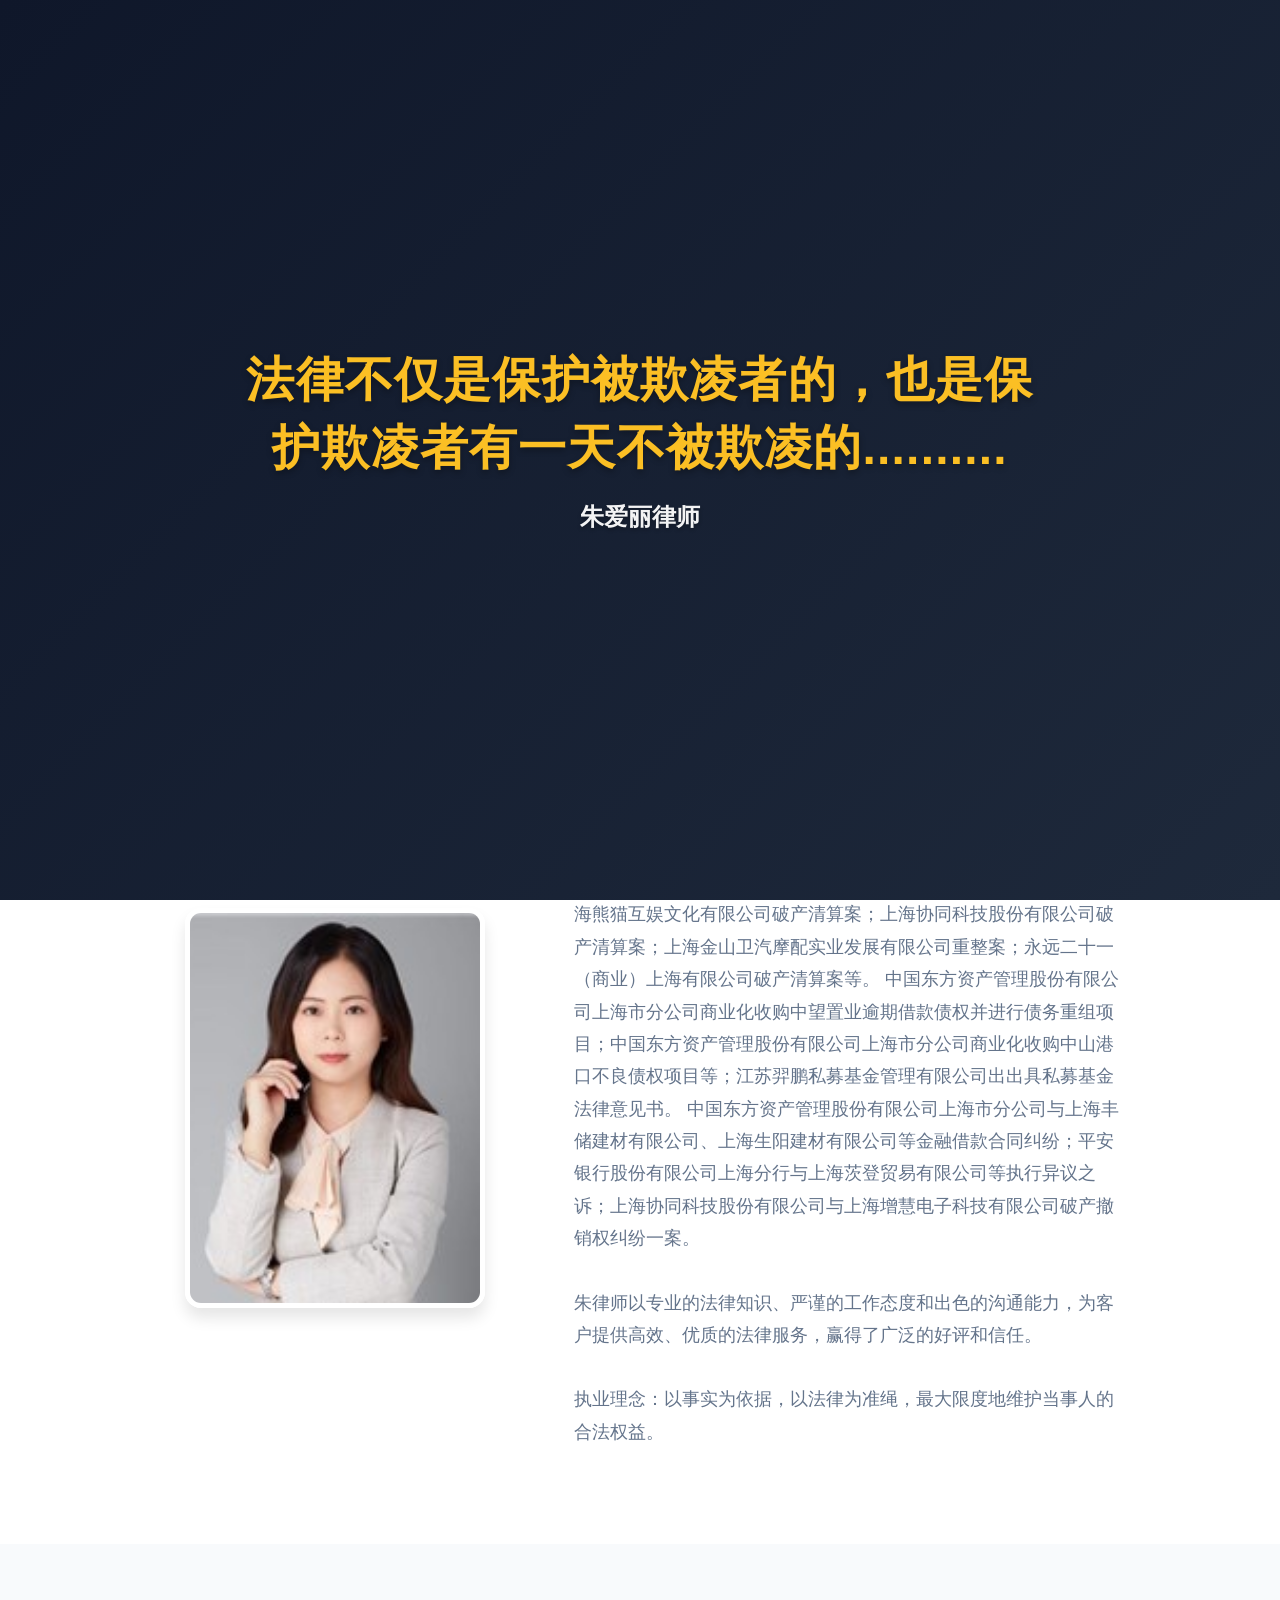
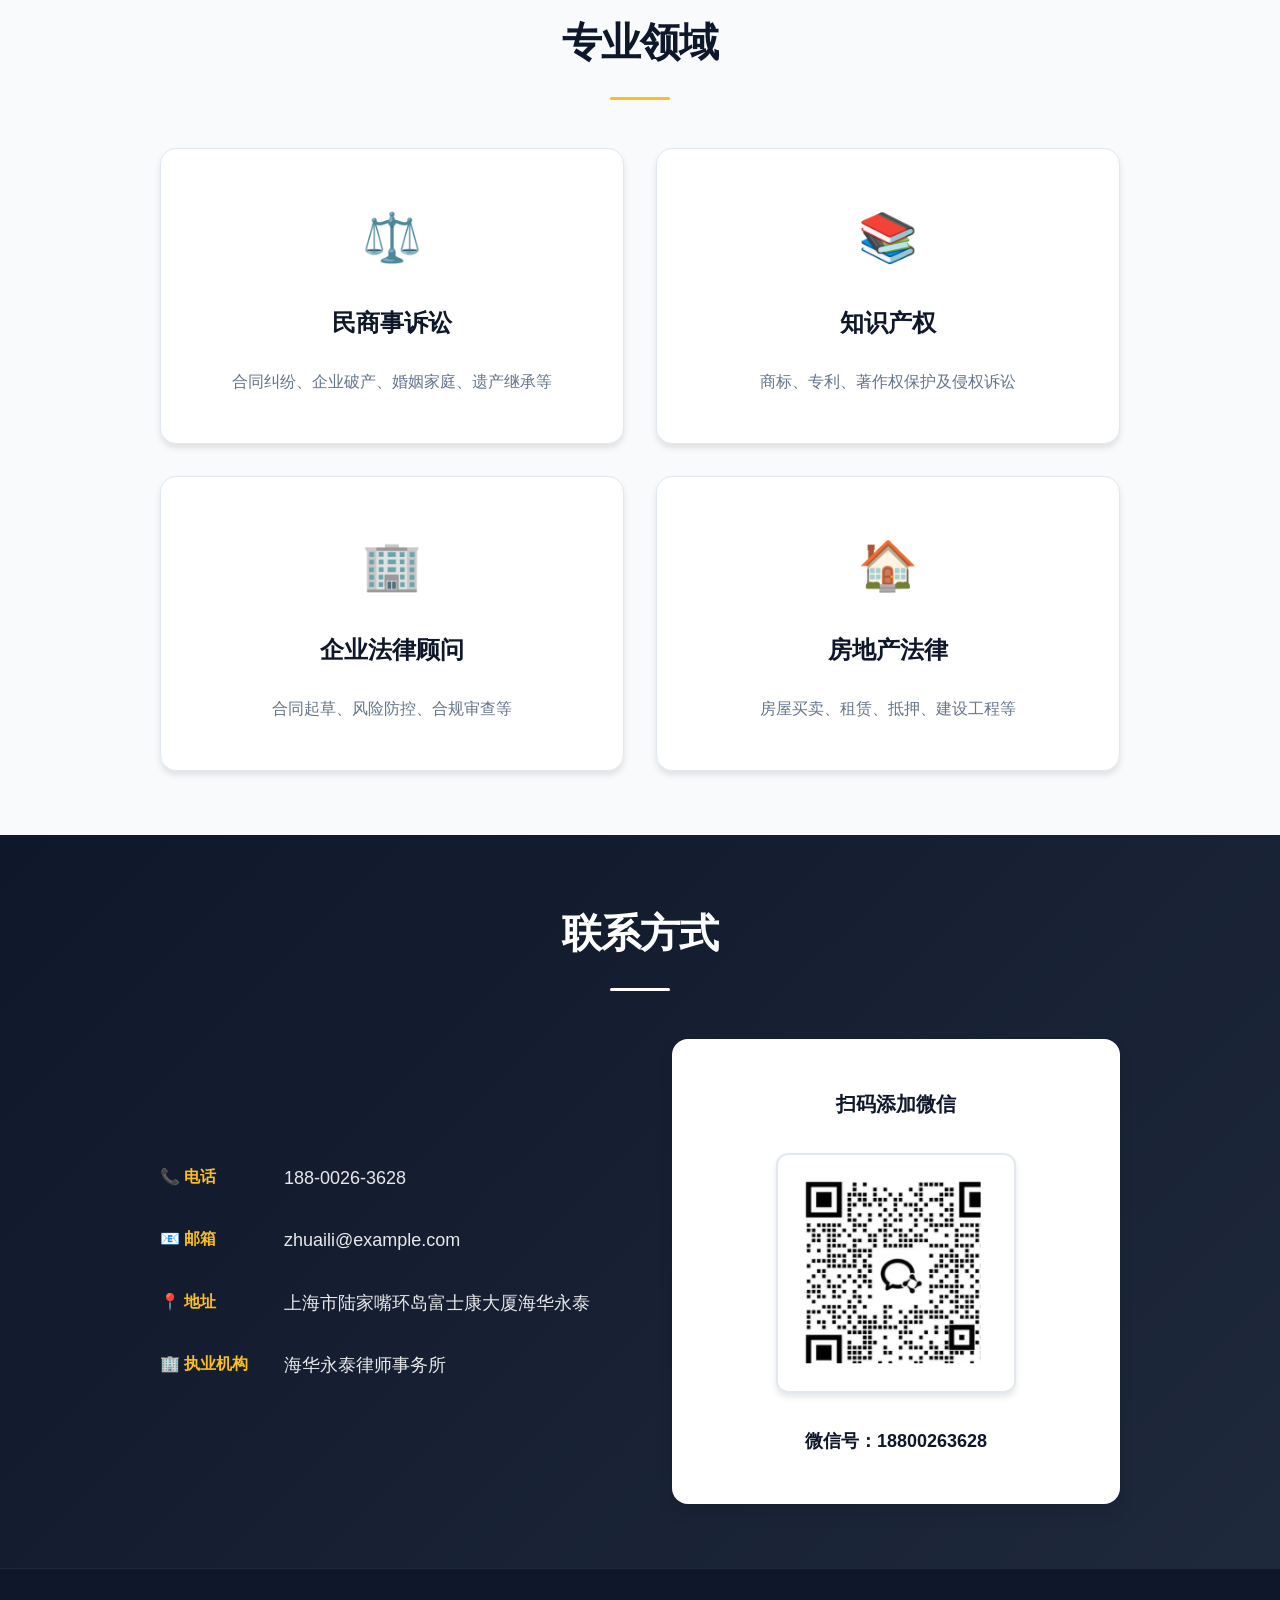
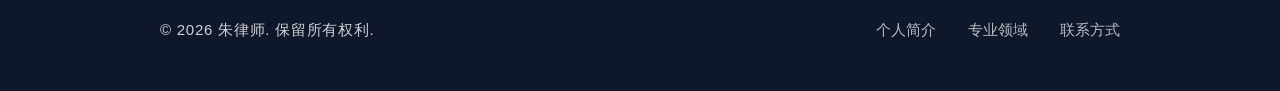
==== index.html @ c9461988 "Add files via upload" ====
<!DOCTYPE html>
<html lang="zh-CN">
<head>
    <meta charset="UTF-8">
    <meta name="viewport" content="width=device-width, initial-scale=1.0">
    <title>朱律师 - 专业法律服务</title>
    <link rel="stylesheet" href="style.css">
</head>
<body>
    <!-- 启动页面 -->
    <div class="splash-screen">
        <div class="splash-content">
            <div class="splash-opening">
                <div class="main-text">法律不仅是保护被欺凌者的，也是保护欺凌者有一天不被欺凌的..........</div>
                <div class="main-text"></div>
                <div class="name-text">           朱爱丽律师</div>
            </div>
        </div>
    </div>
    
    <!-- 顶部导航栏 -->
    <nav class="navbar">
        <div class="container">
            <div class="navbar-brand">
                <span class="lawyer-name">朱律师</span>
            </div>
            <ul class="navbar-menu">
                <li><a href="#profile" class="navbar-link">个人简介</a></li>
                <li><a href="#expertise" class="navbar-link">专业领域</a></li>
                <li><a href="#contact" class="navbar-link">联系方式</a></li>
            </ul>
        </div>
    </nav>

    <!-- 英雄区域 -->
    <section class="hero">
        <div class="container">
            <div class="hero-content">
                <h1 class="hero-title">朱律师</h1>
                <p class="hero-subtitle">资深律师 · 专业法律服务</p>
                <div class="hero-opening">
                    <div class="opening-main">践行法律社会的追随者</div>
                    <div class="opening-name"></div>
                    <div class="opening-main"></div>
                </div>
                <div class="hero-tagline">以事实为依据，以法律为准绳</div>
            </div>
        </div>
    </section>

    <!-- 主要内容 -->
    <main class="main">
        <!-- 个人简介 -->
        <section id="profile" class="section profile-section">
            <div class="container">
                <h2 class="section-title">个人简介</h2>
                <div class="profile-content">
                    <div class="profile-image">
                        <img src="111.jpg" alt="朱律师" class="lawyer-photo">
                    </div>
                    <div class="profile-text">
                        <p class="profile-paragraph">
                            朱爱丽律师，华东政法大学法学硕士，2017年起从事破产法律工作，主要从事公司破产清算与重整业务，民商事争议解决，企业常年法律顾问业务。擅长在诉讼及执行程序过程中综合运用法律手段和非诉谈判方式解决纠纷。
承办破产项目：
上海健一网大药房连锁经营有限公司破产清算转重整案；上海申鼎国际科技有限公司破产清算案；上海熊猫互娱文化有限公司破产清算案；上海协同科技股份有限公司破产清算案；上海金山卫汽摩配实业发展有限公司重整案；永远二十一（商业）上海有限公司破产清算案等。
中国东方资产管理股份有限公司上海市分公司商业化收购中望置业逾期借款债权并进行债务重组项目；中国东方资产管理股份有限公司上海市分公司商业化收购中山港口不良债权项目等；江苏羿鹏私募基金管理有限公司出出具私募基金法律意见书。
中国东方资产管理股份有限公司上海市分公司与上海丰储建材有限公司、上海生阳建材有限公司等金融借款合同纠纷；平安银行股份有限公司上海分行与上海茨登贸易有限公司等执行异议之诉；上海协同科技股份有限公司与上海增慧电子科技有限公司破产撤销权纠纷一案。 


                        </p>
                        <p class="profile-paragraph">
                            朱律师以专业的法律知识、严谨的工作态度和出色的沟通能力，为客户提供高效、优质的法律服务，赢得了广泛的好评和信任。
                        </p>
                        <p class="profile-paragraph">
                            执业理念：以事实为依据，以法律为准绳，最大限度地维护当事人的合法权益。
                        </p>
                    </div>
                </div>
            </div>
        </section>

        <!-- 专业领域 -->
        <section id="expertise" class="section expertise-section">
            <div class="container">
                <h2 class="section-title">专业领域</h2>
                <div class="expertise-grid">
                    <a href="services/civil-commercial.html" class="expertise-card-link">
                        <div class="expertise-card">
                            <div class="expertise-icon">⚖️</div>
                            <h3 class="expertise-title">民商事诉讼</h3>
                            <p class="expertise-description">
                                合同纠纷、企业破产、婚姻家庭、遗产继承等
                            </p>
                        </div>
                    </a>
                    <a href="services/intellectual-property.html" class="expertise-card-link">
                        <div class="expertise-card">
                            <div class="expertise-icon">📚</div>
                            <h3 class="expertise-title">知识产权</h3>
                            <p class="expertise-description">
                                商标、专利、著作权保护及侵权诉讼
                            </p>
                        </div>
                    </a>
                    <a href="services/corporate-counsel.html" class="expertise-card-link">
                        <div class="expertise-card">
                            <div class="expertise-icon">🏢</div>
                            <h3 class="expertise-title">企业法律顾问</h3>
                            <p class="expertise-description">
                                合同起草、风险防控、合规审查等
                            </p>
                        </div>
                    </a>
                    <a href="services/real-estate.html" class="expertise-card-link">
                        <div class="expertise-card">
                            <div class="expertise-icon">🏠</div>
                            <h3 class="expertise-title">房地产法律</h3>
                            <p class="expertise-description">
                                房屋买卖、租赁、抵押、建设工程等
                            </p>
                        </div>
                    </a>
                </div>
            </div>
        </section>

        <!-- 联系方式 -->
        <section id="contact" class="section contact-section">
            <div class="container">
                <h2 class="section-title">联系方式</h2>
                <div class="contact-content">
                    <div class="contact-info">
                        <div class="contact-item">
                            <div class="contact-label">📞 电话</div>
                            <div class="contact-value">188-0026-3628</div>
                        </div>
                        <div class="contact-item">
                            <div class="contact-label">📧 邮箱</div>
                            <div class="contact-value">zhuaili@example.com</div>
                        </div>
                        <div class="contact-item">
                            <div class="contact-label">📍 地址</div>
                            <div class="contact-value">上海市陆家嘴环岛富士康大厦海华永泰</div>
                        </div>
                        <div class="contact-item">
                            <div class="contact-label">🏢 执业机构</div>
                            <div class="contact-value">海华永泰律师事务所</div>
                        </div>
                    </div>
                    <div class="contact-qr">
                        <h3 class="qr-title">扫码添加微信</h3>
                        <div class="qr-container">
                            <img src="222.jpg" alt="微信二维码" class="qr-image">
                        </div>
                        <div class="wechat-id">微信号：18800263628</div>
                    </div>
                </div>
            </div>
        </section>
    </main>

    <!-- 页脚 -->
    <footer class="footer">
        <div class="container">
            <div class="footer-content">
                <div class="footer-text">
                    © 2026 朱律师. 保留所有权利.
                </div>
                <div class="footer-links">
                    <a href="#profile" class="footer-link">个人简介</a>
                    <a href="#expertise" class="footer-link">专业领域</a>
                    <a href="#contact" class="footer-link">联系方式</a>
                </div>
            </div>
        </div>
    </footer>
    
    <!-- 启动页面自动隐藏脚本 -->
    <script>
        // 页面加载后2秒自动隐藏启动页面
        window.addEventListener('load', function() {
            setTimeout(function() {
                const splashScreen = document.querySelector('.splash-screen');
                splashScreen.classList.add('hidden');
            }, 2000);
        });
    </script>
</body>
</html>
---- style.css ----
/* 全局样式 - 现代化专业风格 */
* {
    margin: 0;
    padding: 0;
    box-sizing: border-box;
}

/* 启动页面样式 */
.splash-screen {
    position: fixed;
    top: 0;
    left: 0;
    width: 100%;
    height: 100vh;
    background: linear-gradient(135deg, var(--primary-color) 0%, var(--primary-light) 100%);
    display: flex;
    align-items: center;
    justify-content: center;
    z-index: 200;
    opacity: 1;
    visibility: visible;
    transition: all 0.8s cubic-bezier(0.4, 0, 0.2, 1);
}

/* 启动页面内容 */
.splash-content {
    text-align: center;
    max-width: 900px;
    padding: 0 var(--space-lg);
}

/* 启动页面开场白 */
.splash-opening {
    text-align: center;
    animation: fadeInUp 1s ease-out both;
}

/* 主文字样式 */
.main-text {
    font-size: 3rem;
    font-weight: 900;
    color: var(--accent-color);
    line-height: 1.4;
    text-shadow: 0 3px 6px rgba(0, 0, 0, 0.3);
    margin-bottom: 1rem;
    font-family: 'Segoe Script', 'Comic Sans MS', cursive, sans-serif;
    letter-spacing: 0.025em;
}

/* 姓名文字样式 */
.name-text {
    font-size: 1.5rem;
    font-weight: 600;
    color: white;
    opacity: 0.95;
    text-shadow: 0 2px 4px rgba(0, 0, 0, 0.3);
    font-family: 'Segoe Script', 'Comic Sans MS', cursive, sans-serif;
    margin: 1rem 0;
}

/* 启动页面隐藏动画 */
.splash-screen.hidden {
    opacity: 0;
    visibility: hidden;
    transform: translateY(-50px);
}

/* 移动设备响应式 */
@media (max-width: 768px) {
    .main-text {
        font-size: 2.2rem;
    }
    .name-text {
        font-size: 1.2rem;
    }
}

@media (max-width: 480px) {
    .main-text {
        font-size: 1.8rem;
    }
    .name-text {
        font-size: 1rem;
    }
}

/* 幻灯片容器 */
.slideshow-container {
    position: relative;
    width: 100%;
    height: calc(100vh - 120px); /* 减去导航栏和页脚高度 */
    overflow: hidden;
}

/* 单个幻灯片 */
.slide {
    position: absolute;
    top: 0;
    left: 0;
    width: 100%;
    height: 100%;
    opacity: 0;
    visibility: hidden;
    transform: translateX(100%);
    transition: all 0.6s cubic-bezier(0.4, 0, 0.2, 1);
    display: flex;
    align-items: center;
    justify-content: center;
}

/* 激活状态的幻灯片 */
.slide.active {
    opacity: 1;
    visibility: visible;
    transform: translateX(0);
}

/* 幻灯片导航按钮 */
.slide-nav {
    position: fixed;
    top: 50%;
    left: 0;
    right: 0;
    display: flex;
    justify-content: space-between;
    padding: 0 var(--space-lg);
    transform: translateY(-50%);
    z-index: 90;
}

/* 导航按钮样式 */
.nav-btn {
    background-color: rgba(255, 255, 255, 0.9);
    color: var(--primary-color);
    border: none;
    width: 50px;
    height: 50px;
    border-radius: 50%;
    font-size: 2rem;
    cursor: pointer;
    display: flex;
    align-items: center;
    justify-content: center;
    box-shadow: var(--shadow-lg);
    transition: all 0.3s ease;
    font-weight: bold;
}

.nav-btn:hover {
    background-color: var(--accent-color);
    color: white;
    transform: scale(1.1);
    box-shadow: var(--shadow-xl);
}

/* 幻灯片指示器 */
.slide-indicators {
    position: fixed;
    bottom: 80px;
    left: 50%;
    transform: translateX(-50%);
    display: flex;
    gap: var(--space-md);
    z-index: 90;
}

/* 指示器样式 */
.indicator {
    width: 12px;
    height: 12px;
    border-radius: 50%;
    background-color: rgba(255, 255, 255, 0.5);
    cursor: pointer;
    transition: all 0.3s ease;
    border: 2px solid transparent;
}

.indicator:hover {
    background-color: rgba(255, 255, 255, 0.8);
    transform: scale(1.2);
}

.indicator.active {
    background-color: var(--accent-color);
    border-color: white;
    transform: scale(1.3);
    box-shadow: 0 0 0 4px rgba(251, 191, 36, 0.2);
}

/* 导航栏和页脚保持固定 */
.navbar {
    position: relative;
    z-index: 100;
}

.footer {
    position: relative;
    z-index: 100;
}

:root {
    /* 主色调 - 专业深蓝 */
    --primary-color: #0f172a;
    --primary-light: #1e293b;
    --primary-dark: #020617;
    /* 辅助色 - 金色点缀 */
    --accent-color: #fbbf24;
    --accent-light: #fcd34d;
    --accent-dark: #d97706;
    /* 中性色 */
    --bg-color: #f8fafc;
    --card-bg: #ffffff;
    --text-primary: #1e293b;
    --text-secondary: #64748b;
    --text-light: #94a3b8;
    --border-color: #e2e8f0;
    /* 阴影 */
    --shadow-sm: 0 1px 3px rgba(0, 0, 0, 0.1);
    --shadow-md: 0 4px 6px rgba(0, 0, 0, 0.1);
    --shadow-lg: 0 10px 15px rgba(0, 0, 0, 0.1);
    --shadow-xl: 0 20px 25px rgba(0, 0, 0, 0.15);
    /* 间距 */
    --space-xs: 0.5rem;
    --space-sm: 1rem;
    --space-md: 1.5rem;
    --space-lg: 2rem;
    --space-xl: 3rem;
    --space-2xl: 4rem;
    /* 圆角 */
    --radius-sm: 0.375rem;
    --radius-md: 0.5rem;
    --radius-lg: 0.75rem;
    --radius-xl: 1rem;
}

body {
    font-family: 'Inter', 'Microsoft YaHei', 'Segoe UI', sans-serif;
    line-height: 1.7;
    color: var(--text-primary);
    background-color: var(--bg-color);
    overflow-x: hidden;
    font-size: 16px;
}

.container {
    max-width: 1280px;
    margin: 0 auto;
    padding: 0 var(--space-lg);
}

/* 顶部导航栏 */
.navbar {
    background-color: var(--card-bg);
    box-shadow: var(--shadow-sm);
    position: sticky;
    top: 0;
    z-index: 100;
    transition: all 0.3s ease;
}

.navbar:hover {
    box-shadow: var(--shadow-md);
}

.navbar .container {
    display: flex;
    justify-content: space-between;
    align-items: center;
    padding: var(--space-md) var(--space-lg);
}

.navbar-brand {
    font-size: 1.5rem;
    font-weight: 700;
    color: var(--primary-color);
}

.lawyer-name {
    color: var(--primary-color);
}

.navbar-menu {
    display: flex;
    list-style: none;
    gap: var(--space-xl);
}

.navbar-link {
    text-decoration: none;
    color: var(--text-secondary);
    font-weight: 500;
    transition: all 0.3s ease;
    position: relative;
    padding: var(--space-xs) 0;
}

.navbar-link::after {
    content: '';
    position: absolute;
    bottom: 0;
    left: 0;
    width: 0;
    height: 2px;
    background-color: var(--accent-color);
    transition: width 0.3s ease;
}

.navbar-link:hover {
    color: var(--accent-color);
}

.navbar-link:hover::after {
    width: 100%;
}

/* 英雄区域 */
.hero {
    background: linear-gradient(135deg, var(--primary-color) 0%, var(--primary-light) 100%);
    color: white;
    padding: var(--space-2xl) 0;
    text-align: center;
    position: relative;
    overflow: hidden;
}

.hero::before {
    content: '';
    position: absolute;
    top: 0;
    left: 0;
    right: 0;
    bottom: 0;
    background: radial-gradient(circle at 30% 50%, rgba(251, 191, 36, 0.1) 0%, transparent 50%),
                radial-gradient(circle at 70% 80%, rgba(251, 191, 36, 0.1) 0%, transparent 50%);
    pointer-events: none;
}

.hero-content {
    position: relative;
    z-index: 1;
    max-width: 800px;
    margin: 0 auto;
}

.hero-title {
    font-size: 4rem;
    margin-bottom: var(--space-sm);
    font-weight: 800;
    letter-spacing: -0.025em;
    line-height: 1.2;
}

.hero-subtitle {
    font-size: 1.5rem;
    opacity: 0.9;
    font-weight: 300;
    letter-spacing: 0.05em;
    margin-bottom: var(--space-md);
}

.hero-opening {
    opacity: 1;
    margin: var(--space-xl) 0;
    text-align: center;
    line-height: 1.4;
    max-width: 900px;
    margin-left: auto;
    margin-right: auto;
    animation: fadeInUp 0.8s ease-out 0.3s both;
}

.opening-main {
    font-size: 2.5rem;
    font-weight: 900;
    color: var(--accent-color);
    font-family: 'Segoe Script', 'Comic Sans MS', cursive, sans-serif;
    text-shadow: 0 3px 6px rgba(0, 0, 0, 0.3);
    margin-bottom: 1rem;
    letter-spacing: 0.025em;
    line-height: 1.3;
}

.opening-name {
    font-size: 1.25rem;
    font-weight: 600;
    color: white;
    font-family: 'Segoe Script', 'Comic Sans MS', cursive, sans-serif;
    text-shadow: 0 2px 4px rgba(0, 0, 0, 0.3);
    margin: 1rem 0;
    opacity: 0.95;
}

.hero-tagline {
    font-size: 1.25rem;
    opacity: 0.8;
    font-weight: 400;
    font-style: italic;
}

/* 主要内容 */
.main {
    background-color: var(--bg-color);
}

/* 通用区域样式 */
.section {
    padding: var(--space-2xl) 0;
}

.section-title {
    font-size: 2.5rem;
    color: var(--primary-color);
    margin-bottom: var(--space-xl);
    text-align: center;
    position: relative;
    padding-bottom: var(--space-md);
    font-weight: 700;
    letter-spacing: -0.025em;
}

.section-title::after {
    content: '';
    position: absolute;
    bottom: 0;
    left: 50%;
    transform: translateX(-50%);
    width: 60px;
    height: 3px;
    background-color: var(--accent-color);
    border-radius: 2px;
}

/* 个人简介区域 */
.profile-section {
    background-color: var(--card-bg);
}

.profile-content {
    display: grid;
    grid-template-columns: 350px 1fr;
    gap: var(--space-2xl);
    align-items: center;
}

@media (max-width: 1024px) {
    .profile-content {
        grid-template-columns: 1fr;
        text-align: center;
    }
}

.profile-image {
    display: flex;
    justify-content: center;
    align-items: center;
}

.lawyer-photo {
    width: 300px;
    height: 400px;
    border-radius: var(--radius-xl);
    object-fit: cover;
    box-shadow: var(--shadow-lg);
    border: 5px solid white;
    transition: all 0.4s cubic-bezier(0.4, 0, 0.2, 1);
    position: relative;
    overflow: hidden;
}

.lawyer-photo::before {
    content: '';
    position: absolute;
    top: 0;
    left: 0;
    right: 0;
    bottom: 0;
    background: linear-gradient(135deg, rgba(251, 191, 36, 0.1) 0%, transparent 100%);
    opacity: 0;
    transition: opacity 0.3s ease;
}

.lawyer-photo:hover {
    transform: translateY(-8px) scale(1.02);
    box-shadow: var(--shadow-xl);
}

.lawyer-photo:hover::before {
    opacity: 1;
}

.profile-text {
    line-height: 1.8;
}

.profile-paragraph {
    margin-bottom: var(--space-lg);
    font-size: 1.125rem;
    color: var(--text-secondary);
}

/* 专业领域区域 */
.expertise-section {
    background-color: var(--bg-color);
}

.expertise-grid {
    display: grid;
    grid-template-columns: repeat(auto-fit, minmax(300px, 1fr));
    gap: var(--space-lg);
}

.expertise-card-link {
    text-decoration: none;
    color: inherit;
    display: block;
}

.expertise-card {
    background-color: var(--card-bg);
    padding: var(--space-xl);
    border-radius: var(--radius-xl);
    box-shadow: var(--shadow-md);
    transition: all 0.3s ease;
    border: 1px solid var(--border-color);
    text-align: center;
    position: relative;
    overflow: hidden;
}

.expertise-card::before {
    content: '';
    position: absolute;
    top: 0;
    left: 0;
    right: 0;
    height: 3px;
    background: linear-gradient(90deg, var(--accent-color), var(--accent-light));
    transform: scaleX(0);
    transition: transform 0.3s ease;
}

.expertise-card:hover {
    transform: translateY(-6px);
    box-shadow: var(--shadow-lg);
}

.expertise-card:hover::before {
    transform: scaleX(1);
}

.expertise-icon {
    font-size: 3rem;
    margin-bottom: var(--space-md);
    display: block;
}

.expertise-title {
    font-size: 1.5rem;
    color: var(--primary-color);
    margin-bottom: var(--space-md);
    font-weight: 600;
}

.expertise-description {
    color: var(--text-secondary);
    line-height: 1.7;
    margin: 0;
    font-size: 1rem;
}

/* 服务内容区域 */
.service-section {
    background-color: var(--card-bg);
    padding: var(--space-2xl) 0;
    border-bottom: 1px solid var(--border-color);
}

.service-content {
    max-width: 900px;
    margin: 0 auto;
    text-align: left;
}

.service-content p {
    font-size: 1.125rem;
    color: var(--text-secondary);
    margin-bottom: var(--space-lg);
    line-height: 1.8;
}

.service-content ul {
    list-style-type: disc;
    margin-left: var(--space-xl);
    margin-bottom: var(--space-lg);
}

.service-content li {
    font-size: 1.125rem;
    color: var(--text-secondary);
    margin-bottom: var(--space-md);
    line-height: 1.7;
}

.service-content li strong {
    color: var(--primary-color);
    font-weight: 600;
}

/* 联系方式区域 */
.contact-section {
    background: linear-gradient(135deg, var(--primary-color) 0%, var(--primary-light) 100%);
    color: white;
}

.contact-section .section-title {
    color: white;
}

.contact-section .section-title::after {
    background-color: white;
}

.contact-content {
    display: grid;
    grid-template-columns: 1fr 1fr;
    gap: var(--space-2xl);
    align-items: center;
}

@media (max-width: 968px) {
    .contact-content {
        grid-template-columns: 1fr;
        text-align: center;
    }
}

.contact-info {
    display: flex;
    flex-direction: column;
    gap: var(--space-lg);
}

.contact-item {
    display: flex;
    align-items: flex-start;
    gap: var(--space-md);
    font-size: 1.125rem;
}

@media (max-width: 968px) {
    .contact-item {
        justify-content: center;
    }
}

.contact-label {
    font-weight: 600;
    color: var(--accent-color);
    min-width: 100px;
    flex-shrink: 0;
    font-size: 1rem;
}

.contact-value {
    color: rgba(255, 255, 255, 0.9);
    line-height: 1.7;
    flex: 1;
}

.contact-qr {
    display: flex;
    flex-direction: column;
    align-items: center;
    background-color: white;
    padding: var(--space-xl);
    border-radius: var(--radius-xl);
    box-shadow: var(--shadow-lg);
    color: var(--primary-color);
}

.qr-title {
    margin-bottom: var(--space-lg);
    color: var(--primary-color);
    font-size: 1.25rem;
    font-weight: 600;
}

.qr-container {
    margin-bottom: var(--space-md);
}

.qr-image {
    width: 240px;
    height: 240px;
    border-radius: var(--radius-lg);
    transition: all 0.3s ease;
    box-shadow: var(--shadow-md);
    background-color: white;
    padding: var(--space-md);
    border: 2px solid var(--border-color);
}

.qr-image:hover {
    transform: scale(1.05);
    box-shadow: var(--shadow-lg);
}

.wechat-id {
    color: var(--primary-color);
    font-weight: 600;
    font-size: 1.125rem;
    margin: 0;
}

/* 页脚 */
.footer {
    background-color: var(--primary-color);
    color: rgba(255, 255, 255, 0.8);
    padding: var(--space-xl) 0;
    border-top: 1px solid var(--primary-light);
}

.footer-content {
    display: flex;
    justify-content: space-between;
    align-items: center;
    flex-wrap: wrap;
    gap: var(--space-lg);
}

@media (max-width: 768px) {
    .footer-content {
        flex-direction: column;
        text-align: center;
    }
}

.footer-text {
    margin: 0;
    font-size: 0.9375rem;
    letter-spacing: 0.05em;
}

.footer-links {
    display: flex;
    gap: var(--space-lg);
}

.footer-link {
    text-decoration: none;
    color: rgba(255, 255, 255, 0.7);
    transition: color 0.3s ease;
    font-size: 0.9375rem;
}

.footer-link:hover {
    color: var(--accent-color);
}

/* 响应式设计 */
@media (max-width: 1280px) {
    .container {
        max-width: 1024px;
    }
}

@media (max-width: 1024px) {
    :root {
        --space-xl: 2.5rem;
        --space-2xl: 3rem;
    }
    
    .hero-title {
        font-size: 3.5rem;
    }
    
    .section-title {
        font-size: 2.25rem;
    }
    
    .expertise-grid {
        grid-template-columns: repeat(auto-fit, minmax(280px, 1fr));
        gap: var(--space-lg);
    }
}

@media (max-width: 768px) {
    :root {
        --space-lg: 1.5rem;
        --space-xl: 2rem;
        --space-2xl: 2.5rem;
    }
    
    body {
        font-size: 15px;
    }
    
    .container {
        padding: 0 var(--space-md);
    }
    
    .navbar-menu {
        gap: var(--space-lg);
    }
    
    .hero {
        padding: var(--space-xl) 0;
    }
    
    .hero-title {
        font-size: 3rem;
    }
    
    .hero-subtitle {
        font-size: 1.25rem;
    }
    
    .hero-opening {
        font-size: 1.4rem;
    }
    
    .hero-tagline {
        font-size: 1.125rem;
    }
    
    .section-title {
        font-size: 2rem;
        margin-bottom: var(--space-xl);
    }
    
    .lawyer-photo {
        width: 260px;
        height: 340px;
    }
    
    .expertise-grid {
        grid-template-columns: 1fr;
    }
    
    .expertise-card {
        padding: var(--space-lg);
    }
    
    .contact-item {
        flex-direction: column;
        align-items: center;
        text-align: center;
    }
    
    .contact-label {
        margin-bottom: var(--space-xs);
    }
    
    .qr-image {
        width: 200px;
        height: 200px;
    }
    
    .footer-links {
        gap: var(--space-md);
    }
}

@media (max-width: 480px) {
    .navbar .container {
        flex-direction: column;
        gap: var(--space-sm);
        padding: var(--space-sm) var(--space-md);
    }
    
    .navbar-menu {
        gap: var(--space-md);
    }
    
    .hero-title {
        font-size: 2.5rem;
    }
    
    .section-title {
        font-size: 1.75rem;
    }
    
    .hero-opening {
        font-size: 1.2rem;
    }
    
    .lawyer-photo {
        width: 220px;
        height: 280px;
    }
    
    .contact-qr {
        padding: var(--space-lg);
    }
    
    .qr-image {
        width: 180px;
        height: 180px;
    }
}

/* 平滑滚动效果 */
html {
    scroll-behavior: smooth;
}

/* 加载动画 */
.hero-content,
.profile-content,
.expertise-card,
.contact-content {
    animation: fadeInUp 0.8s ease-out both;
}

.hero-content {
    animation-delay: 0.1s;
}

.profile-content {
    animation-delay: 0.2s;
}

.expertise-card:nth-child(1) {
    animation-delay: 0.3s;
}

.expertise-card:nth-child(2) {
    animation-delay: 0.4s;
}

.expertise-card:nth-child(3) {
    animation-delay: 0.5s;
}

.expertise-card:nth-child(4) {
    animation-delay: 0.6s;
}

.contact-content {
    animation-delay: 0.7s;
}

@keyframes fadeInUp {
    from {
        opacity: 0;
        transform: translateY(40px);
    }
    to {
        opacity: 1;
        transform: translateY(0);
    }
}

/* 导航栏滚动效果 */
.navbar.scrolled {
    background-color: rgba(255, 255, 255, 0.95);
    backdrop-filter: blur(10px);
    box-shadow: var(--shadow-md);
}

/* 按钮样式（预留） */
.btn {
    display: inline-block;
    padding: 0.875rem 2rem;
    background-color: var(--accent-color);
    color: white;
    text-decoration: none;
    border-radius: var(--radius-md);
    font-weight: 600;
    transition: all 0.3s ease;
    border: none;
    cursor: pointer;
    font-size: 1rem;
}

.btn:hover {
    background-color: var(--accent-dark);
    transform: translateY(-2px);
    box-shadow: var(--shadow-lg);
}

.btn:focus {
    outline: none;
    box-shadow: 0 0 0 3px rgba(251, 191, 36, 0.3);
}

/* 卡片悬停效果增强 */
.card-hover {
    transition: all 0.3s cubic-bezier(0.4, 0, 0.2, 1);
}

.card-hover:hover {
    transform: translateY(-6px);
    box-shadow: var(--shadow-xl);
}

/* 图标样式 */
.icon {
    display: inline-block;
    vertical-align: middle;
    margin-right: var(--space-xs);
}
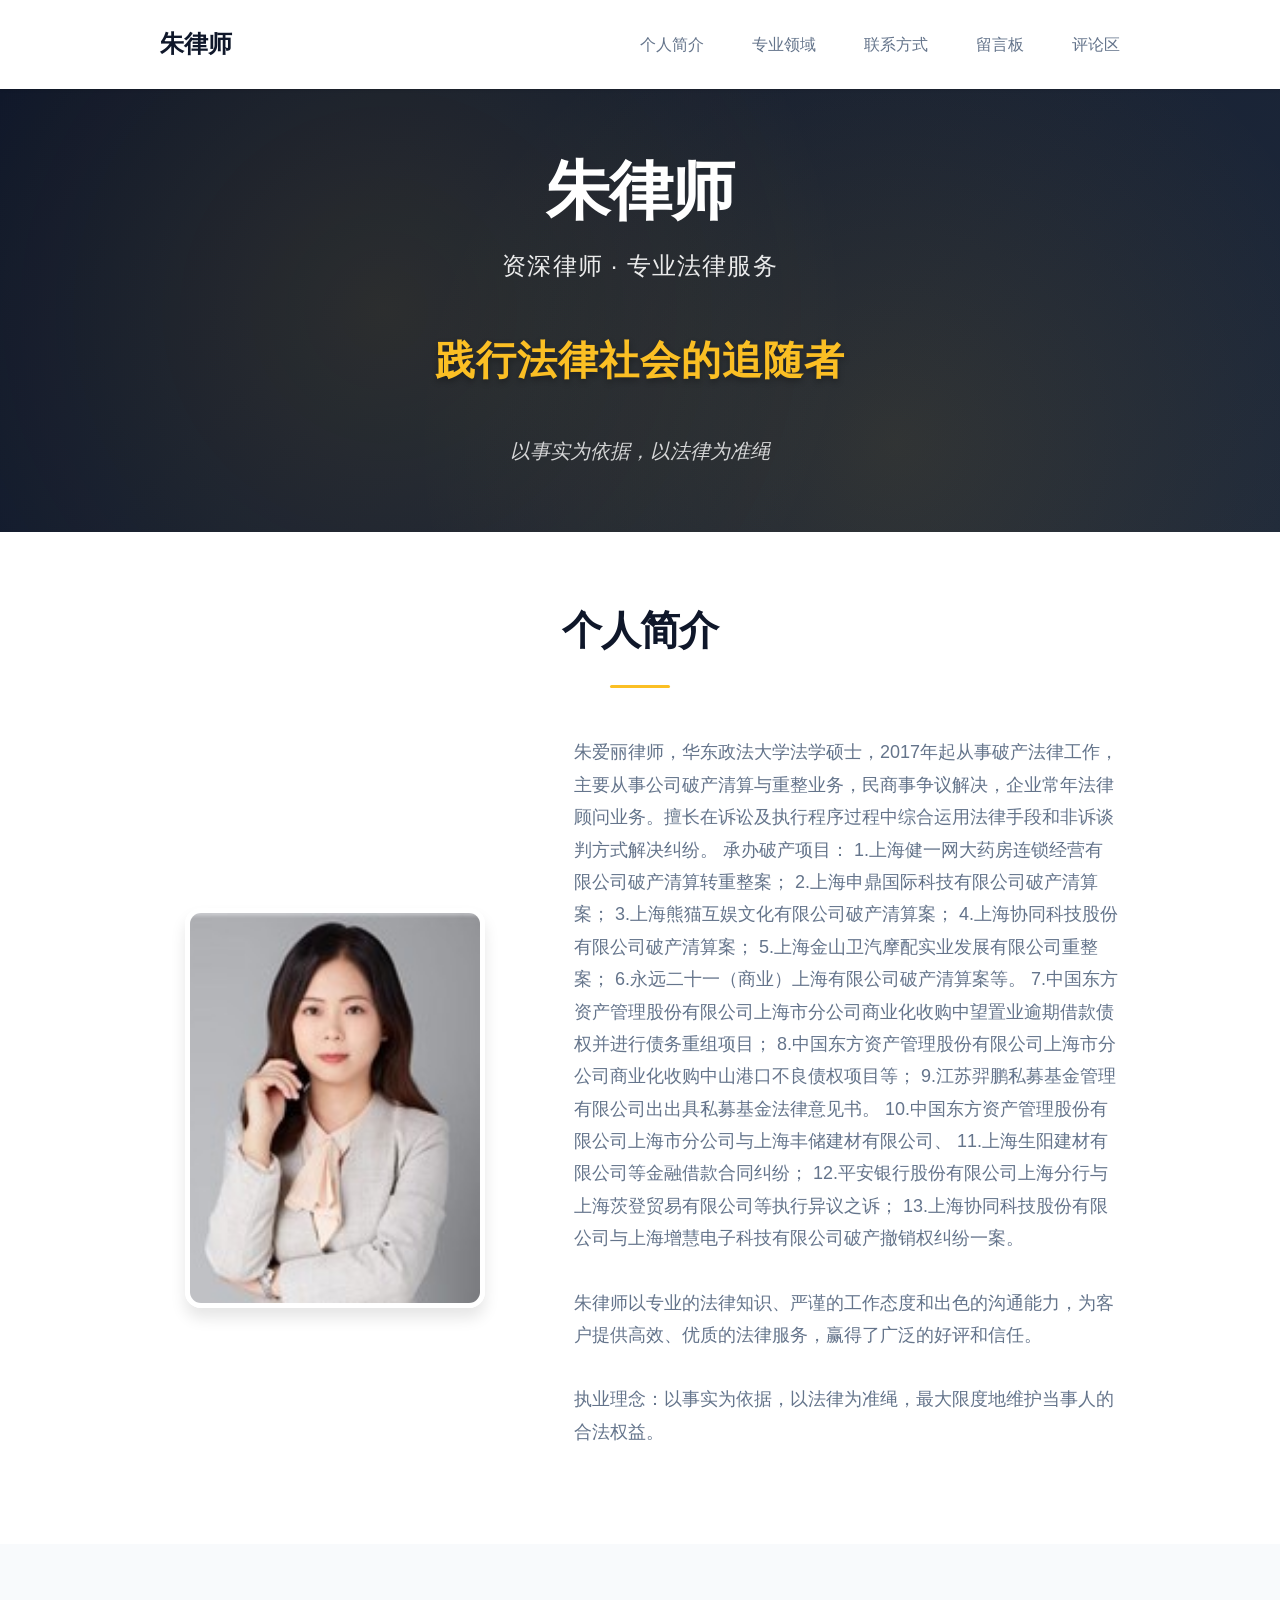
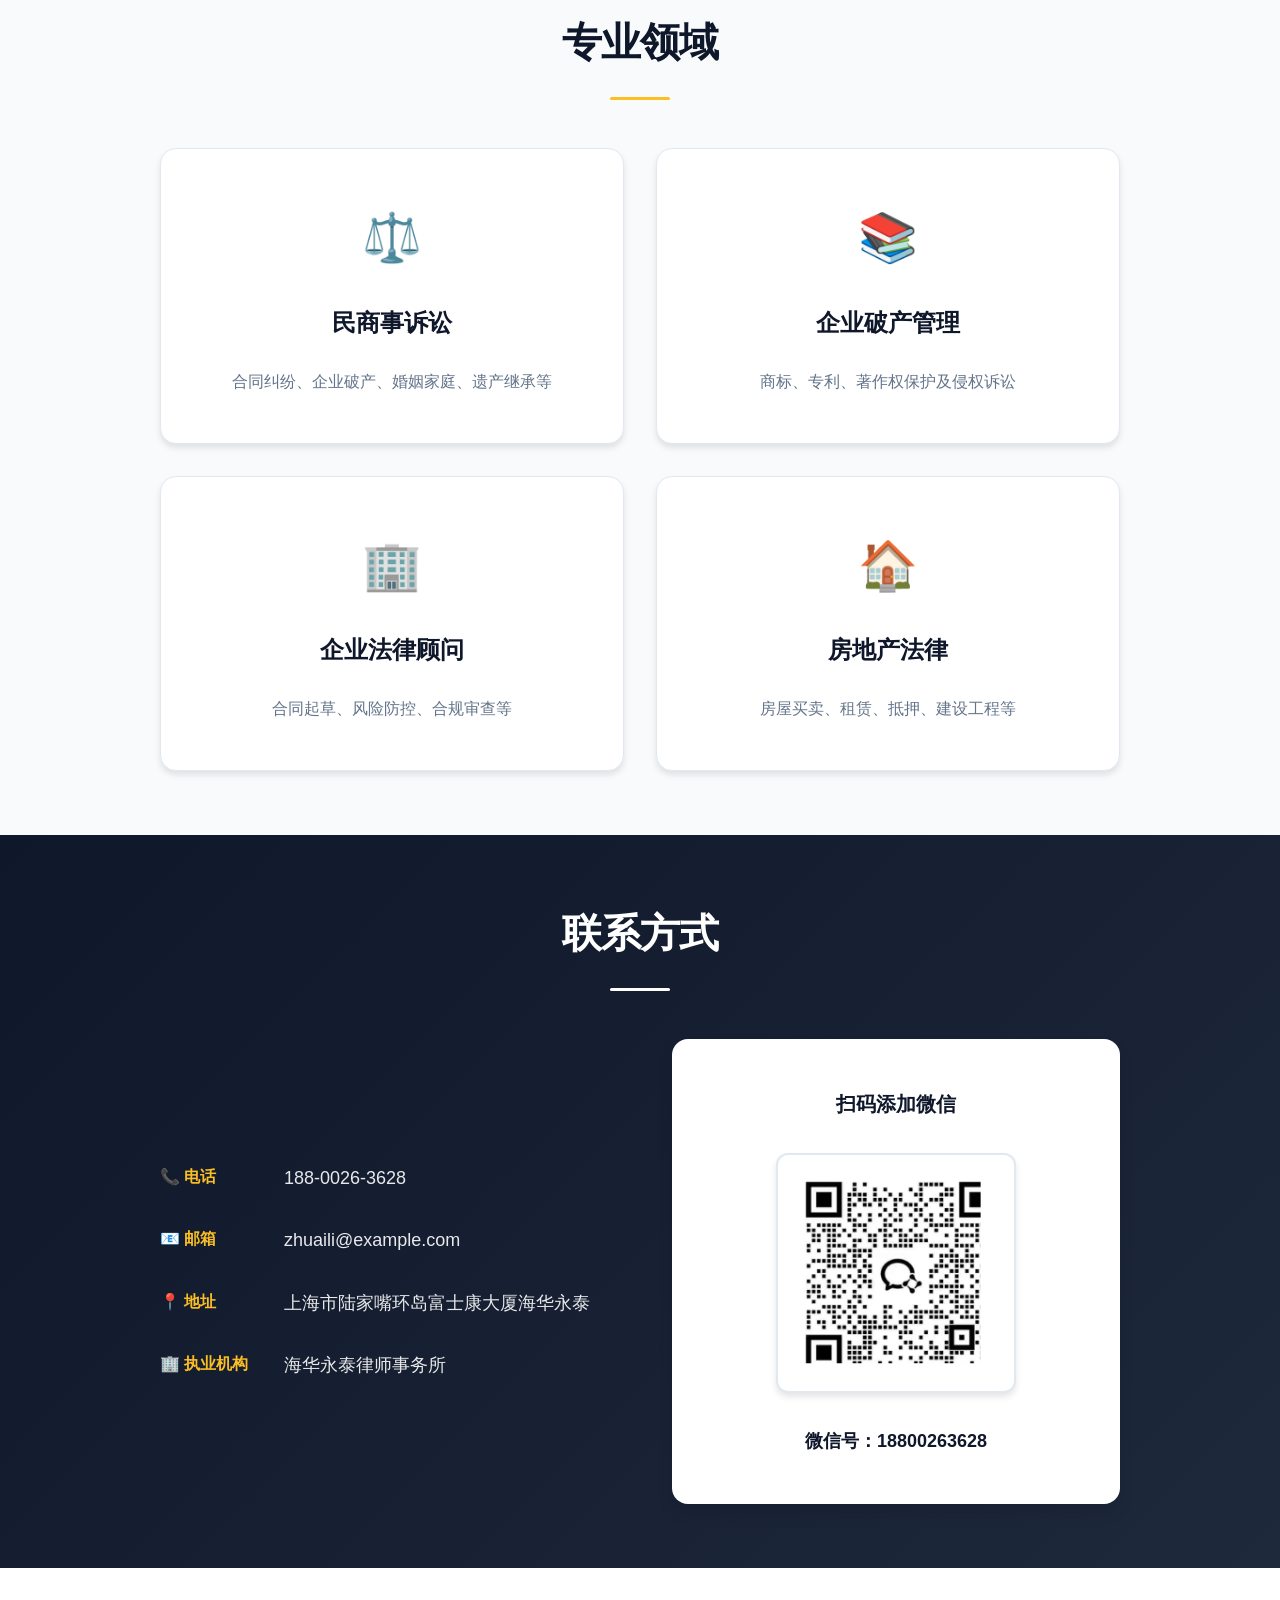
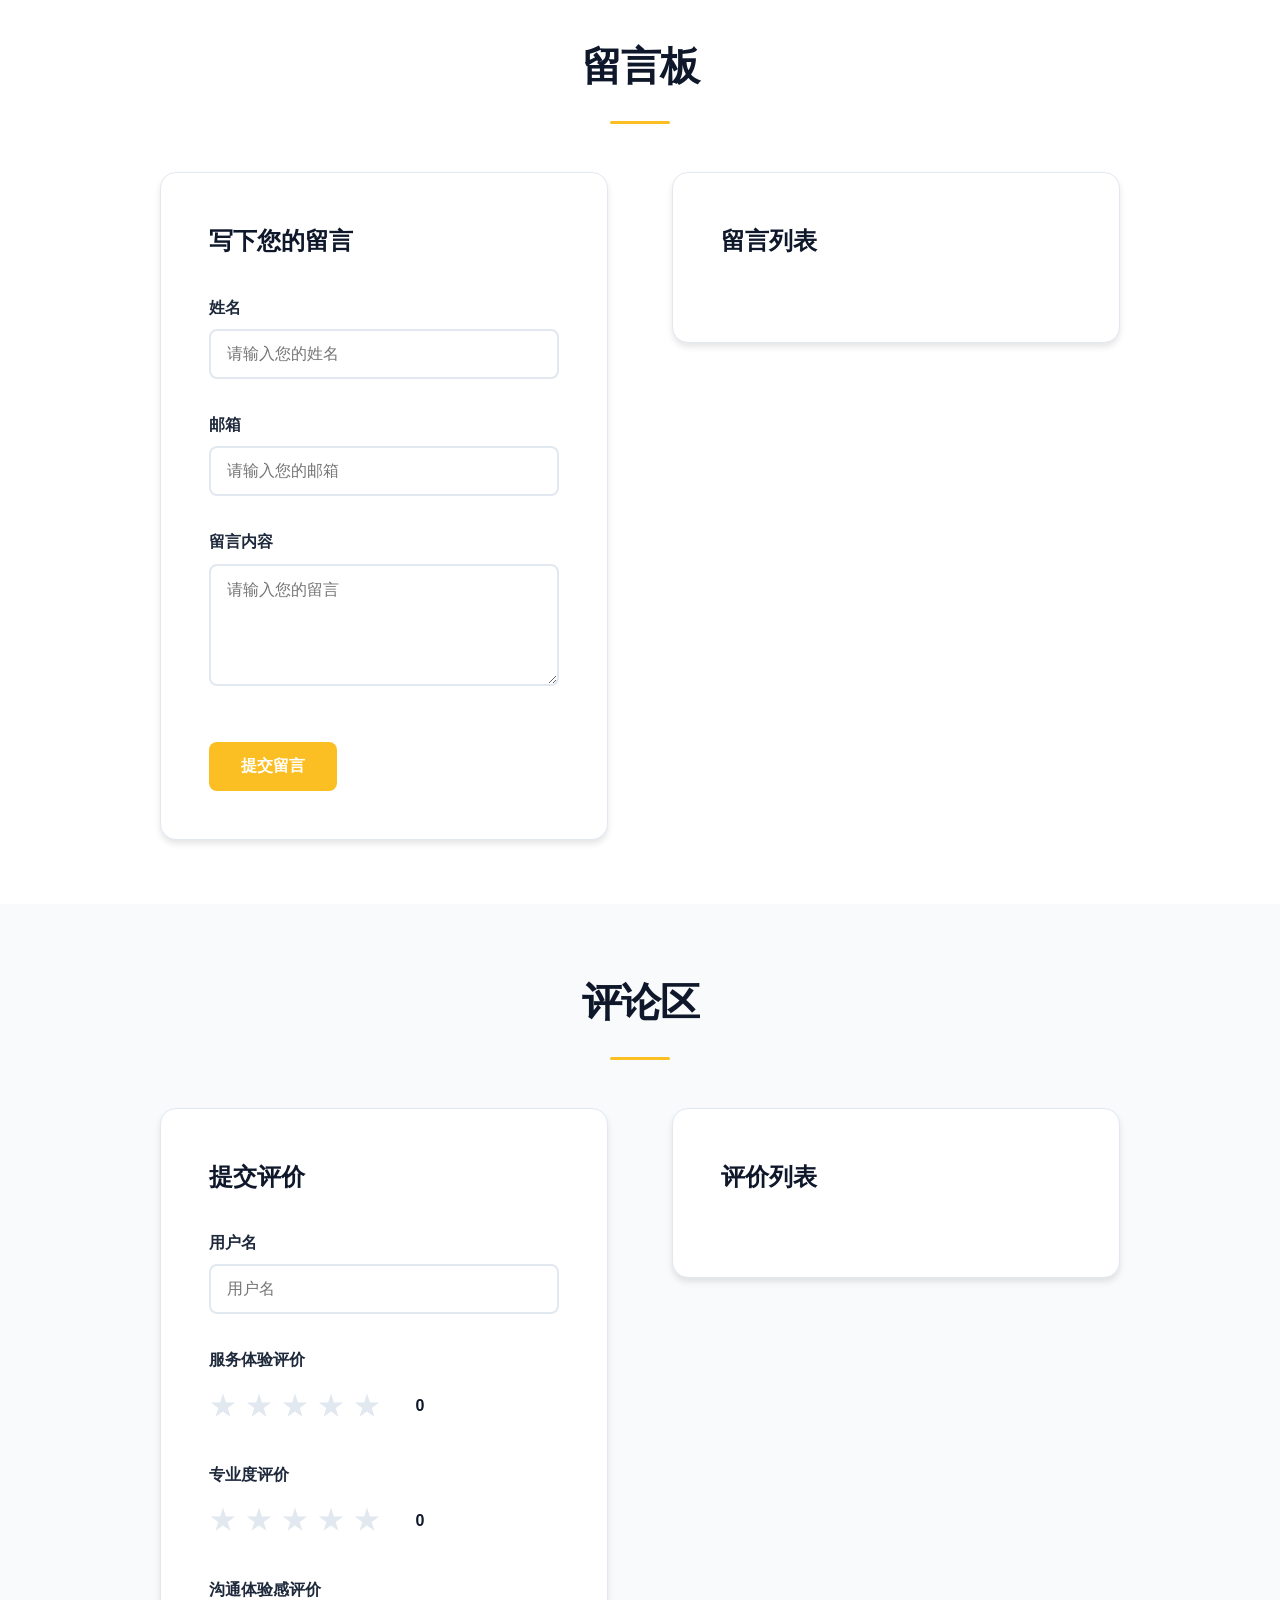
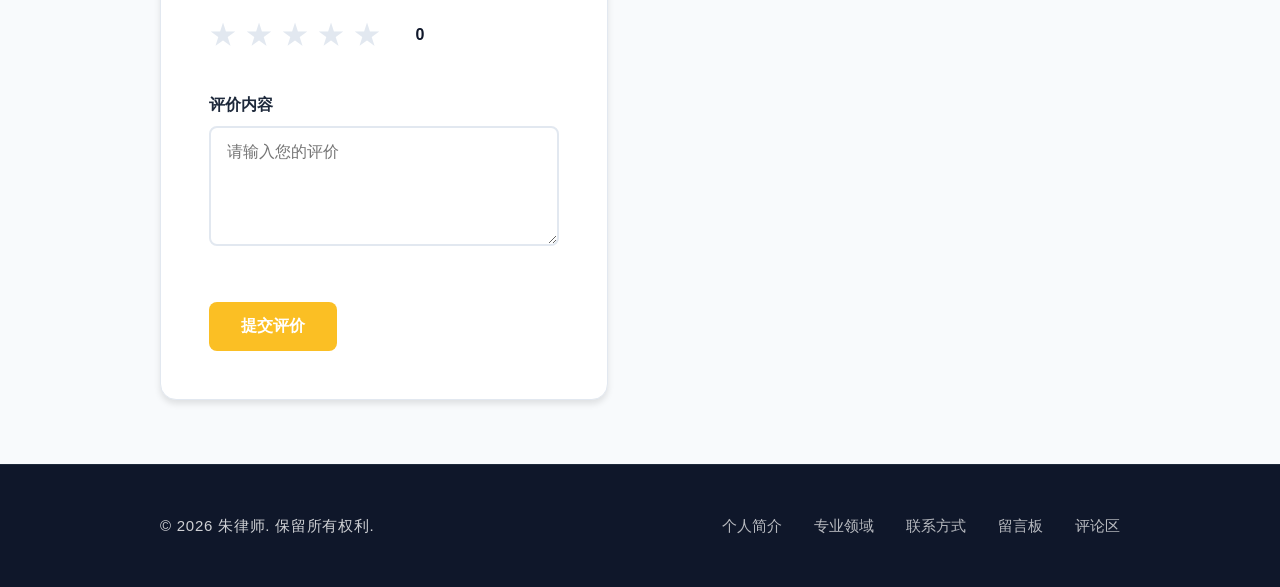
==== commit f10838e6: "Add files via upload" ====
--- a/index.html
+++ b/index.html
@@ -28,6 +28,8 @@
                 <li><a href="#profile" class="navbar-link">个人简介</a></li>
                 <li><a href="#expertise" class="navbar-link">专业领域</a></li>
                 <li><a href="#contact" class="navbar-link">联系方式</a></li>
+                <li><a href="#message-board" class="navbar-link">留言板</a></li>
+                <li><a href="#reviews" class="navbar-link">评论区</a></li>
             </ul>
         </div>
     </nav>
@@ -62,9 +64,16 @@
                         <p class="profile-paragraph">
                             朱爱丽律师，华东政法大学法学硕士，2017年起从事破产法律工作，主要从事公司破产清算与重整业务，民商事争议解决，企业常年法律顾问业务。擅长在诉讼及执行程序过程中综合运用法律手段和非诉谈判方式解决纠纷。
 承办破产项目：
-上海健一网大药房连锁经营有限公司破产清算转重整案；上海申鼎国际科技有限公司破产清算案；上海熊猫互娱文化有限公司破产清算案；上海协同科技股份有限公司破产清算案；上海金山卫汽摩配实业发展有限公司重整案；永远二十一（商业）上海有限公司破产清算案等。
-中国东方资产管理股份有限公司上海市分公司商业化收购中望置业逾期借款债权并进行债务重组项目；中国东方资产管理股份有限公司上海市分公司商业化收购中山港口不良债权项目等；江苏羿鹏私募基金管理有限公司出出具私募基金法律意见书。
-中国东方资产管理股份有限公司上海市分公司与上海丰储建材有限公司、上海生阳建材有限公司等金融借款合同纠纷；平安银行股份有限公司上海分行与上海茨登贸易有限公司等执行异议之诉；上海协同科技股份有限公司与上海增慧电子科技有限公司破产撤销权纠纷一案。 
+1.上海健一网大药房连锁经营有限公司破产清算转重整案；                                                                   2.上海申鼎国际科技有限公司破产清算案；                                                                                       3.上海熊猫互娱文化有限公司破产清算案；                                                                                       4.上海协同科技股份有限公司破产清算案；
+5.上海金山卫汽摩配实业发展有限公司重整案；
+6.永远二十一（商业）上海有限公司破产清算案等。
+7.中国东方资产管理股份有限公司上海市分公司商业化收购中望置业逾期借款债权并进行债务重组项目；
+8.中国东方资产管理股份有限公司上海市分公司商业化收购中山港口不良债权项目等；
+9.江苏羿鹏私募基金管理有限公司出出具私募基金法律意见书。
+10.中国东方资产管理股份有限公司上海市分公司与上海丰储建材有限公司、
+11.上海生阳建材有限公司等金融借款合同纠纷；
+12.平安银行股份有限公司上海分行与上海茨登贸易有限公司等执行异议之诉；
+13.上海协同科技股份有限公司与上海增慧电子科技有限公司破产撤销权纠纷一案。 
 
 
                         </p>
@@ -96,7 +105,7 @@
                     <a href="services/intellectual-property.html" class="expertise-card-link">
                         <div class="expertise-card">
                             <div class="expertise-icon">📚</div>
-                            <h3 class="expertise-title">知识产权</h3>
+                            <h3 class="expertise-title">企业破产管理</h3>
                             <p class="expertise-description">
                                 商标、专利、著作权保护及侵权诉讼
                             </p>
@@ -157,6 +166,121 @@
                 </div>
             </div>
         </section>
+
+        <!-- 留言板 -->
+        <section id="message-board" class="section message-board-section">
+            <div class="container">
+                <h2 class="section-title">留言板</h2>
+                <div class="message-board-content">
+                    <!-- 留言表单 -->
+                    <div class="message-form-container">
+                        <h3 class="form-title">写下您的留言</h3>
+                        <form id="message-form" class="message-form">
+                            <div class="form-group">
+                                <label for="name" class="form-label">姓名</label>
+                                <input type="text" id="name" name="name" class="form-input" required placeholder="请输入您的姓名">
+                            </div>
+                            <div class="form-group">
+                                <label for="email" class="form-label">邮箱</label>
+                                <input type="email" id="email" name="email" class="form-input" required placeholder="请输入您的邮箱">
+                            </div>
+                            <div class="form-group">
+                                <label for="message" class="form-label">留言内容</label>
+                                <textarea id="message" name="message" class="form-textarea" rows="5" required placeholder="请输入您的留言"></textarea>
+                            </div>
+                            <button type="submit" class="btn submit-btn">提交留言</button>
+                        </form>
+                    </div>
+
+                    <!-- 留言列表 -->
+                    <div class="messages-container">
+                        <h3 class="messages-title">留言列表</h3>
+                        <div id="messages-list" class="messages-list">
+                            <!-- 留言将通过JavaScript动态添加 -->
+                        </div>
+                    </div>
+                </div>
+            </div>
+        </section>
+
+        <!-- 评论区 -->
+        <section id="reviews" class="section reviews-section">
+            <div class="container">
+                <h2 class="section-title">评论区</h2>
+                <div class="reviews-content">
+                    <!-- 评论表单 -->
+                    <div class="review-form-container">
+                        <h3 class="form-title">提交评价</h3>
+                        <form id="review-form" class="review-form">
+                            <div class="form-group">
+                                <label for="reviewer-name" class="form-label">用户名</label>
+                                <input type="text" id="reviewer-name" name="reviewer-name" class="form-input" required placeholder="用户名">
+                            </div>
+                            
+                            <!-- 服务体验评价 -->
+                            <div class="form-group">
+                                <label class="form-label">服务体验评价</label>
+                                <div class="rating-container">
+                                    <div class="rating-stars" data-rating="service">
+                                        <span class="star" data-value="1">★</span>
+                                        <span class="star" data-value="2">★</span>
+                                        <span class="star" data-value="3">★</span>
+                                        <span class="star" data-value="4">★</span>
+                                        <span class="star" data-value="5">★</span>
+                                    </div>
+                                    <span class="rating-value">0</span>
+                                </div>
+                            </div>
+                            
+                            <!-- 专业度评价 -->
+                            <div class="form-group">
+                                <label class="form-label">专业度评价</label>
+                                <div class="rating-container">
+                                    <div class="rating-stars" data-rating="professionalism">
+                                        <span class="star" data-value="1">★</span>
+                                        <span class="star" data-value="2">★</span>
+                                        <span class="star" data-value="3">★</span>
+                                        <span class="star" data-value="4">★</span>
+                                        <span class="star" data-value="5">★</span>
+                                    </div>
+                                    <span class="rating-value">0</span>
+                                </div>
+                            </div>
+                            
+                            <!-- 沟通体验感评价 -->
+                            <div class="form-group">
+                                <label class="form-label">沟通体验感评价</label>
+                                <div class="rating-container">
+                                    <div class="rating-stars" data-rating="communication">
+                                        <span class="star" data-value="1">★</span>
+                                        <span class="star" data-value="2">★</span>
+                                        <span class="star" data-value="3">★</span>
+                                        <span class="star" data-value="4">★</span>
+                                        <span class="star" data-value="5">★</span>
+                                    </div>
+                                    <span class="rating-value">0</span>
+                                </div>
+                            </div>
+                            
+                            <div class="form-group">
+                                <label for="review-content" class="form-label">评价内容</label>
+                                <textarea id="review-content" name="review-content" class="form-textarea" rows="4" required placeholder="请输入您的评价"></textarea>
+                            </div>
+                            
+                            <button type="submit" class="btn submit-btn">提交评价</button>
+                        </form>
+                    </div>
+
+                    <!-- 评价列表 -->
+                    <div class="reviews-container">
+                        <h3 class="reviews-title">评价列表</h3>
+                        <div id="reviews-list" class="reviews-list">
+                            <!-- 评价将通过JavaScript动态添加 -->
+                        </div>
+                    </div>
+                </div>
+            </div>
+        </section>
     </main>
 
     <!-- 页脚 -->
@@ -170,6 +294,8 @@
                     <a href="#profile" class="footer-link">个人简介</a>
                     <a href="#expertise" class="footer-link">专业领域</a>
                     <a href="#contact" class="footer-link">联系方式</a>
+                    <a href="#message-board" class="footer-link">留言板</a>
+                    <a href="#reviews" class="footer-link">评论区</a>
                 </div>
             </div>
         </div>
@@ -185,5 +311,328 @@
             }, 2000);
         });
     </script>
+
+    <!-- 留言板功能脚本 -->
+    <script>
+        // 页面加载时显示已保存的留言和评价
+        document.addEventListener('DOMContentLoaded', function() {
+            loadMessages();
+            loadReviews();
+            initRatingStars();
+        });
+
+        // 获取留言表单和留言列表
+        const messageForm = document.getElementById('message-form');
+        const messagesList = document.getElementById('messages-list');
+
+        // 监听表单提交事件
+        messageForm.addEventListener('submit', function(e) {
+            e.preventDefault();
+            
+            // 获取表单数据
+            const name = document.getElementById('name').value;
+            const email = document.getElementById('email').value;
+            const message = document.getElementById('message').value;
+            
+            // 创建留言对象
+            const newMessage = {
+                id: Date.now(), // 使用时间戳作为唯一ID
+                name: name,
+                email: email,
+                message: message,
+                date: new Date().toLocaleString('zh-CN') // 格式化日期
+            };
+            
+            // 保存留言
+            saveMessage(newMessage);
+            
+            // 显示新留言
+            displayMessage(newMessage);
+            
+            // 清空表单
+            messageForm.reset();
+        });
+
+        // 保存留言到localStorage
+        function saveMessage(message) {
+            // 获取现有留言
+            let messages = JSON.parse(localStorage.getItem('messages')) || [];
+            
+            // 添加新留言
+            messages.unshift(message); // 添加到数组开头，最新的留言显示在最上面
+            
+            // 保存回localStorage
+            localStorage.setItem('messages', JSON.stringify(messages));
+        }
+
+        // 加载所有留言
+        function loadMessages() {
+            // 获取现有留言
+            let messages = JSON.parse(localStorage.getItem('messages')) || [];
+            
+            // 清空留言列表
+            messagesList.innerHTML = '';
+            
+            // 显示所有留言
+            messages.forEach(message => {
+                displayMessage(message);
+            });
+        }
+
+        // 加密函数，只显示第一位和末尾
+        function encryptText(text) {
+            if (!text || text.length <= 2) {
+                return text;
+            }
+            const firstChar = text[0];
+            const lastChar = text[text.length - 1];
+            const middleLength = text.length - 2;
+            const encryptedMiddle = '*'.repeat(middleLength);
+            return firstChar + encryptedMiddle + lastChar;
+        }
+
+        // 显示单个留言
+        function displayMessage(message) {
+            // 创建留言元素
+            const messageItem = document.createElement('div');
+            messageItem.className = 'message-item';
+            
+            // 加密邮箱和留言内容
+            const encryptedEmail = encryptText(message.email);
+            const encryptedMessage = encryptText(message.message);
+            
+            // 构建留言HTML
+            messageItem.innerHTML = `
+                <div class="message-header">
+                    <div class="message-name">${escapeHtml(message.name)}</div>
+                    <div class="message-date">${message.date}</div>
+                </div>
+                <div class="message-content">${escapeHtml(encryptedMessage)}</div>
+                <div class="message-email">${escapeHtml(encryptedEmail)}</div>
+            `;
+            
+            // 添加到留言列表
+            messagesList.appendChild(messageItem);
+        }
+
+        // HTML转义函数，防止XSS攻击
+        function escapeHtml(text) {
+            const div = document.createElement('div');
+            div.textContent = text;
+            return div.innerHTML;
+        }
+
+        // 评论区功能
+        // 初始化星级评分
+        function initRatingStars() {
+            const ratingStars = document.querySelectorAll('.rating-stars');
+            
+            ratingStars.forEach(container => {
+                const stars = container.querySelectorAll('.star');
+                
+                stars.forEach(star => {
+                    star.addEventListener('click', function() {
+                        const value = parseInt(this.dataset.value);
+                        setRating(container, value);
+                    });
+                });
+            });
+        }
+
+        // 设置星级评分
+        function setRating(container, value) {
+            const stars = container.querySelectorAll('.star');
+            const ratingValue = container.nextElementSibling;
+            
+            stars.forEach(star => {
+                const starValue = parseInt(star.dataset.value);
+                if (starValue <= value) {
+                    star.classList.add('active');
+                } else {
+                    star.classList.remove('active');
+                }
+            });
+            
+            ratingValue.textContent = value;
+        }
+
+        // 获取评论表单和评论列表
+        const reviewForm = document.getElementById('review-form');
+        const reviewsList = document.getElementById('reviews-list');
+
+        // 获取用户IP地址（使用第三方服务）
+        function getUserIP() {
+            return new Promise((resolve) => {
+                // 尝试使用ipify.org获取IP地址
+                fetch('https://api.ipify.org?format=json')
+                    .then(response => response.json())
+                    .then(data => {
+                        resolve(data.ip);
+                    })
+                    .catch(() => {
+                        // 如果获取失败，使用一个临时的唯一标识符
+                        // 注意：这不是真正的IP，但可以在本地测试时使用
+                        const tempIP = 'local-' + Math.random().toString(36).substr(2, 9);
+                        resolve(tempIP);
+                    });
+            });
+        }
+
+        // 检查IP是否已经评论过
+        function hasUserReviewed(ip) {
+            const reviewedIPs = JSON.parse(localStorage.getItem('reviewedIPs')) || [];
+            return reviewedIPs.includes(ip);
+        }
+
+        // 保存已评论的IP
+        function saveReviewedIP(ip) {
+            const reviewedIPs = JSON.parse(localStorage.getItem('reviewedIPs')) || [];
+            if (!reviewedIPs.includes(ip)) {
+                reviewedIPs.push(ip);
+                localStorage.setItem('reviewedIPs', JSON.stringify(reviewedIPs));
+            }
+        }
+
+        // 监听评论表单提交事件
+        reviewForm.addEventListener('submit', async function(e) {
+            e.preventDefault();
+            
+            // 获取用户IP
+            const userIP = await getUserIP();
+            
+            // 检查IP是否已经评论过
+            if (hasUserReviewed(userIP)) {
+                alert('您已经提交过评价，每个IP只能评论一次');
+                return;
+            }
+            
+            // 获取表单数据
+            const reviewerName = document.getElementById('reviewer-name').value;
+            const reviewContent = document.getElementById('review-content').value;
+            
+            // 获取评分
+            const serviceRating = parseInt(document.querySelector('[data-rating="service"]').nextElementSibling.textContent);
+            const professionalismRating = parseInt(document.querySelector('[data-rating="professionalism"]').nextElementSibling.textContent);
+            const communicationRating = parseInt(document.querySelector('[data-rating="communication"]').nextElementSibling.textContent);
+            
+            // 验证评分
+            if (serviceRating === 0 || professionalismRating === 0 || communicationRating === 0) {
+                alert('请完成所有评分项');
+                return;
+            }
+            
+            // 创建评价对象
+            const newReview = {
+                id: Date.now(),
+                name: reviewerName,
+                content: reviewContent,
+                ratings: {
+                    service: serviceRating,
+                    professionalism: professionalismRating,
+                    communication: communicationRating
+                },
+                ip: userIP, // 存储IP（可选）
+                date: new Date().toLocaleString('zh-CN')
+            };
+            
+            // 保存评价
+            saveReview(newReview);
+            
+            // 保存已评论的IP
+            saveReviewedIP(userIP);
+            
+            // 显示新评价
+            displayReview(newReview);
+            
+            // 清空表单
+            reviewForm.reset();
+            
+            // 重置评分
+            resetRatings();
+        });
+
+        // 重置评分
+        function resetRatings() {
+            const ratingStars = document.querySelectorAll('.rating-stars');
+            
+            ratingStars.forEach(container => {
+                setRating(container, 0);
+            });
+        }
+
+        // 保存评价到localStorage
+        function saveReview(review) {
+            // 获取现有评价
+            let reviews = JSON.parse(localStorage.getItem('reviews')) || [];
+            
+            // 添加新评价
+            reviews.unshift(review);
+            
+            // 保存回localStorage
+            localStorage.setItem('reviews', JSON.stringify(reviews));
+        }
+
+        // 加载所有评价
+        function loadReviews() {
+            // 获取现有评价
+            let reviews = JSON.parse(localStorage.getItem('reviews')) || [];
+            
+            // 清空评价列表
+            reviewsList.innerHTML = '';
+            
+            // 显示所有评价
+            reviews.forEach(review => {
+                displayReview(review);
+            });
+        }
+
+        // 显示单个评价
+        function displayReview(review) {
+            // 创建评价元素
+            const reviewItem = document.createElement('div');
+            reviewItem.className = 'review-item';
+            
+            // 构建评价HTML
+            reviewItem.innerHTML = `
+                <div class="review-header">
+                    <div class="review-name">${escapeHtml(review.name)}</div>
+                    <div class="review-date">${review.date}</div>
+                </div>
+                <div class="review-ratings">
+                    <div class="review-rating-item">
+                        <span class="review-rating-label">服务体验</span>
+                        <div class="review-rating-stars">
+                            ${generateRatingStars(review.ratings.service)}
+                        </div>
+                    </div>
+                    <div class="review-rating-item">
+                        <span class="review-rating-label">专业度</span>
+                        <div class="review-rating-stars">
+                            ${generateRatingStars(review.ratings.professionalism)}
+                        </div>
+                    </div>
+                    <div class="review-rating-item">
+                        <span class="review-rating-label">沟通体验感</span>
+                        <div class="review-rating-stars">
+                            ${generateRatingStars(review.ratings.communication)}
+                        </div>
+                    </div>
+                </div>
+                <div class="review-content">${escapeHtml(review.content)}</div>
+            `;
+            
+            // 添加到评价列表
+            reviewsList.appendChild(reviewItem);
+        }
+
+        // 生成星级评分HTML
+        function generateRatingStars(rating) {
+            let starsHtml = '';
+            for (let i = 1; i <= 5; i++) {
+                starsHtml += '<span class="review-rating-star">★</span>';
+            }
+            return starsHtml;
+        }
+    </script>
 </body>
 </html>
--- a/style.css
+++ b/style.css
@@ -999,4 +999,385 @@
     display: inline-block;
     vertical-align: middle;
     margin-right: var(--space-xs);
+}
+
+/* 留言板样式 */
+.message-board-section {
+    background-color: var(--card-bg);
+}
+
+.message-board-content {
+    display: grid;
+    grid-template-columns: 1fr 1fr;
+    gap: var(--space-2xl);
+    align-items: start;
+}
+
+@media (max-width: 1024px) {
+    .message-board-content {
+        grid-template-columns: 1fr;
+    }
+}
+
+/* 留言表单 */
+.message-form-container {
+    background-color: var(--card-bg);
+    padding: var(--space-xl);
+    border-radius: var(--radius-xl);
+    box-shadow: var(--shadow-md);
+    border: 1px solid var(--border-color);
+}
+
+.form-title {
+    font-size: 1.5rem;
+    color: var(--primary-color);
+    margin-bottom: var(--space-lg);
+    font-weight: 600;
+}
+
+.message-form {
+    display: flex;
+    flex-direction: column;
+    gap: var(--space-lg);
+}
+
+.form-group {
+    display: flex;
+    flex-direction: column;
+    gap: var(--space-xs);
+}
+
+.form-label {
+    font-weight: 600;
+    color: var(--text-primary);
+    font-size: 1rem;
+}
+
+.form-input, .form-textarea {
+    padding: 0.875rem 1rem;
+    border: 2px solid var(--border-color);
+    border-radius: var(--radius-md);
+    font-size: 1rem;
+    font-family: inherit;
+    transition: all 0.3s ease;
+    background-color: white;
+}
+
+.form-input:focus, .form-textarea:focus {
+    outline: none;
+    border-color: var(--accent-color);
+    box-shadow: 0 0 0 3px rgba(251, 191, 36, 0.1);
+}
+
+.form-textarea {
+    resize: vertical;
+    min-height: 120px;
+}
+
+.submit-btn {
+    align-self: flex-start;
+    margin-top: var(--space-md);
+}
+
+/* 留言列表 */
+.messages-container {
+    background-color: var(--card-bg);
+    padding: var(--space-xl);
+    border-radius: var(--radius-xl);
+    box-shadow: var(--shadow-md);
+    border: 1px solid var(--border-color);
+}
+
+.messages-title {
+    font-size: 1.5rem;
+    color: var(--primary-color);
+    margin-bottom: var(--space-lg);
+    font-weight: 600;
+}
+
+.messages-list {
+    display: flex;
+    flex-direction: column;
+    gap: var(--space-lg);
+    max-height: 600px;
+    overflow-y: auto;
+}
+
+/* 单个留言样式 */
+.message-item {
+    background-color: var(--bg-color);
+    padding: var(--space-lg);
+    border-radius: var(--radius-lg);
+    border-left: 4px solid var(--accent-color);
+    transition: all 0.3s ease;
+}
+
+.message-item:hover {
+    box-shadow: var(--shadow-sm);
+    transform: translateX(4px);
+}
+
+.message-header {
+    display: flex;
+    justify-content: space-between;
+    align-items: center;
+    margin-bottom: var(--space-md);
+}
+
+.message-name {
+    font-weight: 600;
+    color: var(--primary-color);
+    font-size: 1.125rem;
+}
+
+.message-date {
+    font-size: 0.875rem;
+    color: var(--text-light);
+}
+
+.message-content {
+    color: var(--text-secondary);
+    line-height: 1.7;
+    margin-bottom: var(--space-md);
+}
+
+.message-email {
+    font-size: 0.875rem;
+    color: var(--primary-color);
+    opacity: 0.8;
+}
+
+/* 滚动条样式 */
+.messages-list::-webkit-scrollbar {
+    width: 8px;
+}
+
+.messages-list::-webkit-scrollbar-track {
+    background-color: var(--bg-color);
+    border-radius: 4px;
+}
+
+.messages-list::-webkit-scrollbar-thumb {
+    background-color: var(--accent-color);
+    border-radius: 4px;
+    transition: background-color 0.3s ease;
+}
+
+.messages-list::-webkit-scrollbar-thumb:hover {
+    background-color: var(--accent-dark);
+}
+
+/* 响应式设计 */
+@media (max-width: 768px) {
+    .message-form-container,
+    .messages-container {
+        padding: var(--space-lg);
+    }
+    
+    .form-title,
+    .messages-title {
+        font-size: 1.25rem;
+    }
+    
+    .message-board-content {
+        gap: var(--space-xl);
+    }
+}
+
+/* 评论区样式 */
+.reviews-section {
+    background-color: var(--bg-color);
+}
+
+.reviews-content {
+    display: grid;
+    grid-template-columns: 1fr 1fr;
+    gap: var(--space-2xl);
+    align-items: start;
+}
+
+@media (max-width: 1024px) {
+    .reviews-content {
+        grid-template-columns: 1fr;
+    }
+}
+
+/* 评论表单 */
+.review-form-container {
+    background-color: var(--card-bg);
+    padding: var(--space-xl);
+    border-radius: var(--radius-xl);
+    box-shadow: var(--shadow-md);
+    border: 1px solid var(--border-color);
+}
+
+.review-form {
+    display: flex;
+    flex-direction: column;
+    gap: var(--space-lg);
+}
+
+/* 星级评分 */
+.rating-container {
+    display: flex;
+    align-items: center;
+    gap: var(--space-md);
+}
+
+.rating-stars {
+    display: flex;
+    gap: var(--space-xs);
+}
+
+.star {
+    font-size: 1.75rem;
+    color: var(--border-color);
+    cursor: pointer;
+    transition: all 0.3s ease;
+    user-select: none;
+}
+
+.star:hover,
+.star.active {
+    color: var(--accent-color);
+    transform: scale(1.2);
+}
+
+.rating-value {
+    font-weight: 600;
+    color: var(--primary-color);
+    min-width: 30px;
+    text-align: center;
+}
+
+/* 评价列表 */
+.reviews-container {
+    background-color: var(--card-bg);
+    padding: var(--space-xl);
+    border-radius: var(--radius-xl);
+    box-shadow: var(--shadow-md);
+    border: 1px solid var(--border-color);
+}
+
+.reviews-title {
+    font-size: 1.5rem;
+    color: var(--primary-color);
+    margin-bottom: var(--space-lg);
+    font-weight: 600;
+}
+
+.reviews-list {
+    display: flex;
+    flex-direction: column;
+    gap: var(--space-lg);
+    max-height: 600px;
+    overflow-y: auto;
+}
+
+/* 单个评价样式 */
+.review-item {
+    background-color: var(--bg-color);
+    padding: var(--space-lg);
+    border-radius: var(--radius-lg);
+    border-left: 4px solid var(--accent-color);
+    transition: all 0.3s ease;
+}
+
+.review-item:hover {
+    box-shadow: var(--shadow-sm);
+    transform: translateX(4px);
+}
+
+.review-header {
+    display: flex;
+    justify-content: space-between;
+    align-items: center;
+    margin-bottom: var(--space-md);
+}
+
+.review-name {
+    font-weight: 600;
+    color: var(--primary-color);
+    font-size: 1.125rem;
+}
+
+.review-date {
+    font-size: 0.875rem;
+    color: var(--text-light);
+}
+
+.review-ratings {
+    display: flex;
+    flex-direction: column;
+    gap: var(--space-sm);
+    margin-bottom: var(--space-md);
+}
+
+.review-rating-item {
+    display: flex;
+    justify-content: space-between;
+    align-items: center;
+}
+
+.review-rating-label {
+    font-size: 0.875rem;
+    color: var(--text-secondary);
+    font-weight: 500;
+}
+
+.review-rating-stars {
+    display: flex;
+    gap: 2px;
+}
+
+.review-rating-star {
+    font-size: 1rem;
+    color: var(--accent-color);
+}
+
+.review-content {
+    color: var(--text-secondary);
+    line-height: 1.7;
+    margin-bottom: var(--space-md);
+}
+
+/* 滚动条样式 */
+.reviews-list::-webkit-scrollbar {
+    width: 8px;
+}
+
+.reviews-list::-webkit-scrollbar-track {
+    background-color: var(--bg-color);
+    border-radius: 4px;
+}
+
+.reviews-list::-webkit-scrollbar-thumb {
+    background-color: var(--accent-color);
+    border-radius: 4px;
+    transition: background-color 0.3s ease;
+}
+
+.reviews-list::-webkit-scrollbar-thumb:hover {
+    background-color: var(--accent-dark);
+}
+
+/* 响应式设计 */
+@media (max-width: 768px) {
+    .review-form-container,
+    .reviews-container {
+        padding: var(--space-lg);
+    }
+    
+    .form-title,
+    .reviews-title {
+        font-size: 1.25rem;
+    }
+    
+    .reviews-content {
+        gap: var(--space-xl);
+    }
+    
+    .star {
+        font-size: 1.5rem;
+    }
 }
